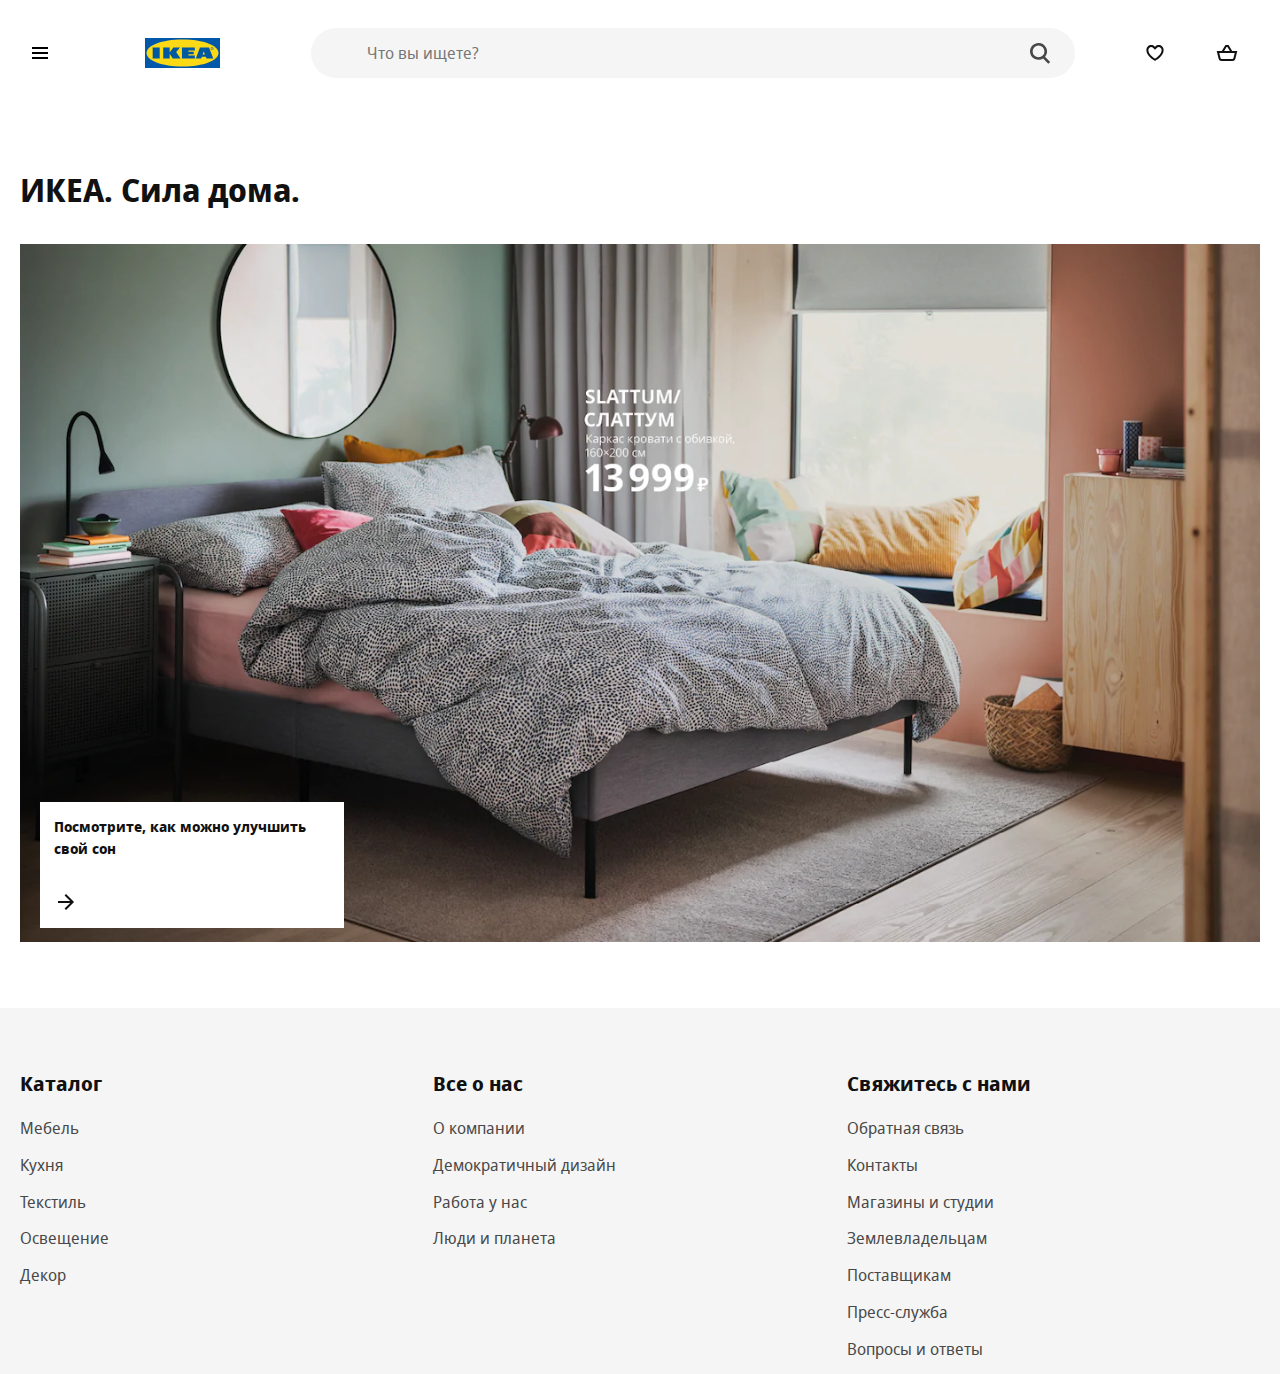
==== index.html @ a5ce93b8 "add layout" ====
<!DOCTYPE html>
<html lang="en">
<head>
    <meta charset="UTF-8">
    <meta name="viewport"
          content="width=device-width, user-scalable=no, initial-scale=1.0, maximum-scale=1.0, minimum-scale=1.0">
    <meta http-equiv="X-UA-Compatible" content="ie=edge">
    <link rel="apple-touch-icon" sizes="180x180" href="favicon/apple-touch-icon.png">
    <link rel="icon" type="image/png" sizes="32x32" href="favicon/favicon-32x32.png">
    <link rel="icon" type="image/png" sizes="16x16" href="favicon/favicon-16x16.png">
    <link rel="mask-icon" href="favicon/safari-pinned-tab.svg" color="#0058ab">
    <meta name="msapplication-TileColor" content="#0058ab">
    <meta name="theme-color" content="#0058ab">
    <title>ИКЕА - официальный интернет-магазин мебели - IKEA</title>
    <link rel="stylesheet" href="styles/styles.css">

</head>
<body>
<header>
    <div class="container">
        <div class="header">
            <button class="btn btn-burger" aria-label="открыть меню">
                <svg focusable="false" class="svg-icon" width="24" height="24" viewBox="0 0 24 24" fill="none"
                     xmlns="http://www.w3.org/2000/svg">
                    <path fill-rule="evenodd" clip-rule="evenodd"
                          d="M20 8H4V6H20V8ZM20 13H4V11H20V13ZM20 18H4V16H20V18Z"></path>
                </svg>
            </button>
            <a href="index.html" class="logo">
                <img src="image/ikea-logo.svg" alt="Логотип">
            </a>
            <form class="search" method="get" action="goods.html">
                <input type="search" name="s" maxlength="150" class="search-input" spellcheck="false"
                       aria-label="Искать товары, новинки и вдохновение"
                       aria-placeholder="Искать товары, новинки и вдохновение" placeholder="Что вы ищете?"
                       autocapitalize="off" autocomplete="off" autocorrect="off">
                <button type="submit" class="btn search-btn" aria-label="найти"></button>
            </form>
            <a href="goods.html?cat=wishlist" class="btn btn-wishlist">
                <svg focusable="false" class="svg-icon" width="24" height="24" viewBox="0 0 24 24" fill="none"
                     xmlns="http://www.w3.org/2000/svg">
                    <path fill-rule="evenodd" clip-rule="evenodd"
                          d="M12.336 5.52055C14.2336 3.62376 17.3096 3.62401 19.2069 5.52129C20.2067 6.52115 20.6796 7.85005 20.6259 9.15761C20.6151 12.2138 18.4184 14.8654 16.4892 16.6366C15.4926 17.5517 14.5004 18.2923 13.7593 18.8036C13.3879 19.0598 13.0771 19.2601 12.8574 19.3973C12.7475 19.466 12.6601 19.519 12.5992 19.5555C12.5687 19.5737 12.5448 19.5879 12.5279 19.5978L12.5079 19.6094L12.502 19.6129L12.5001 19.614C12.5001 19.614 12.4989 19.6147 11.9999 18.748C11.501 19.6147 11.5005 19.6144 11.5005 19.6144L11.4979 19.6129L11.4919 19.6094L11.472 19.5978C11.4551 19.5879 11.4312 19.5737 11.4007 19.5555C11.3397 19.519 11.2524 19.466 11.1425 19.3973C10.9227 19.2601 10.612 19.0598 10.2405 18.8036C9.49947 18.2923 8.50726 17.5517 7.51063 16.6366C5.58146 14.8654 3.38477 12.2139 3.37399 9.15765C3.32024 7.85008 3.79314 6.52117 4.79301 5.52129C6.69054 3.62376 9.76704 3.62376 11.6646 5.52129L11.9993 5.856L12.3353 5.52129L12.336 5.52055ZM11.9999 18.748L11.5005 19.6144L11.9999 19.9019L12.4989 19.6147L11.9999 18.748ZM11.9999 17.573C12.1727 17.462 12.384 17.3226 12.6236 17.1573C13.3125 16.6821 14.2267 15.9988 15.1366 15.1634C17.0157 13.4381 18.6259 11.2919 18.6259 9.13506V9.11213L18.627 9.08922C18.6626 8.31221 18.3844 7.52727 17.7926 6.9355C16.6762 5.81903 14.866 5.81902 13.7495 6.9355L13.7481 6.93689L11.9965 8.68166L10.2504 6.9355C9.13387 5.81903 7.3237 5.81903 6.20722 6.9355C5.61546 7.52727 5.33724 8.31221 5.3729 9.08922L5.37395 9.11213V9.13507C5.37395 11.2919 6.98418 13.4381 8.86325 15.1634C9.77312 15.9988 10.6874 16.6821 11.3762 17.1573C11.6159 17.3226 11.8271 17.462 11.9999 17.573Z"></path>
                </svg>
            </a>
            <a href="cart.html" class="btn btn-cart">
                <svg focusable="false" class="svg-icon svg-cart" width="24" height="24" viewBox="0 0 24 24" fill="none"
                     xmlns="http://www.w3.org/2000/svg" style="display: block;">
                    <path fill-rule="evenodd" clip-rule="evenodd"
                          d="M10.9994 4H10.4373L10.1451 4.48017L6.78803 9.99716H3.00001H1.71924L2.02987 11.2397L3.65114 17.7248C3.98501 19.0603 5.18497 19.9972 6.56157 19.9972L17.4385 19.9972C18.8151 19.9972 20.015 19.0603 20.3489 17.7248L21.9702 11.2397L22.2808 9.99716H21H17.2113L13.8539 4.48014L13.5618 4H12.9997H12.0004H10.9994ZM14.8701 9.99716L12.4376 6H12.0004H11.5615L9.12921 9.99716H14.8701ZM5.59142 17.2397L4.28079 11.9972H19.7192L18.4086 17.2397C18.2973 17.6849 17.8973 17.9972 17.4385 17.9972L6.56157 17.9972C6.1027 17.9972 5.70272 17.6849 5.59142 17.2397Z"></path>
                </svg>
            </a>
        </div>
    </div>
</header>
<main>
    <div class="container">
        <h1 class="main-header">ИКЕА. Сила дома.</h1>
        <aside class="offer">
            <a href="card.html#idd059">
                <picture>
                    <source srcset="image/b47e07ee97fd5f9bf030d258d462a945.webp" type="image/webp">
                    <img src="image/b47e07ee97fd5f9bf030d258d462a945.jpg" alt="СЛАТТУМ">
                </picture>

            </a>
            <a class="offer-extra" href="goods.html?subcat=Кровати">
                <p>Посмотрите, как можно улучшить свой сон</p>
                <svg focusable="false" viewBox="0 0 24 24" class="offer-arrow" aria-hidden="true">
                    <path fill-rule="evenodd" clip-rule="evenodd"
                          d="M19.2937 12.7074L20.0008 12.0003L19.2938 11.2932L12.0008 3.99927L10.5865 5.41339L16.1727 11.0003H4V13.0003H16.1723L10.5855 18.5868L11.9996 20.0011L19.2937 12.7074Z"></path>
                </svg>
            </a>
        </aside>
    </div>
</main>
<footer>
    <div class="container">
        <div class="footer">
            <div class="footer-catalog">
                <h2 class="footer-header">Каталог</h2>
                <ul>
                    <li class="footer-list"><a href="goods.html?cat=Мебель">Мебель</a></li>
                    <li class="footer-list"><a href="goods.html?cat=Кухня">Кухня</a></li>
                    <li class="footer-list"><a href="goods.html?cat=Текстиль">Текстиль</a></li>
                    <li class="footer-list"><a href="goods.html?cat=Освещение">Освещение</a></li>
                    <li class="footer-list"><a href="goods.html?cat=Декор">Декор</a></li>
                </ul>
            </div>
            <div class="footer-about">
                <h2 class="footer-header">Все о нас</h2>
                <ul>
                    <li class="footer-list"><a href="#">О компании</a></li>
                    <li class="footer-list"><a href="#">Демократичный дизайн</a></li>
                    <li class="footer-list"><a href="#">Работа у нас</a></li>
                    <li class="footer-list"><a href="#">Люди и планета</a></li>
                </ul>
            </div>
            <div class="footer-connection">
                <h2 class="footer-header">Свяжитесь с нами</h2>
                <ul>
                    <li class="footer-list"><a href="#">Обратная связь</a></li>
                    <li class="footer-list"><a href="#">Контакты</a></li>
                    <li class="footer-list"><a href="#">Магазины и студии</a></li>
                    <li class="footer-list"><a href="#">Землевладельцам</a></li>
                    <li class="footer-list"><a href="#">Поставщикам</a></li>
                    <li class="footer-list"><a href="#">Пресс-служба</a></li>
                    <li class="footer-list"><a href="#">Вопросы и ответы</a></li>
                </ul>
            </div>
        </div>
    </div>

</footer>

<div class="catalog">
    <button type="button" class="btn btn-close catalog-btn" id="hnf-menu-close-btn" aria-expanded="true"
            title="Закрыть меню" aria-label="Закрыть меню">
        <svg focusable="false" class="svg-icon" width="24" height="24" viewBox="0 0 24 24" fill="none"
             xmlns="http://www.w3.org/2000/svg">
            <path fill-rule="evenodd" clip-rule="evenodd"
                  d="M12.0002 13.4144L16.9499 18.3642L18.3642 16.9499L13.4144 12.0002L18.3642 7.05044L16.95 5.63623L12.0002 10.586L7.05044 5.63623L5.63623 7.05044L10.586 12.0002L5.63624 16.9499L7.05046 18.3642L12.0002 13.4144Z"></path>
        </svg>
    </button>
    <h2>Каталог</h2>
    <ul class="catalog-list">
        <li class="catalog-list__item active"><a href="goods.html?cat=Мебель">Мебель</a></li>
        <li class="catalog-list__item"><a href="goods.html?cat=Кухня">Кухня</a></li>
        <li class="catalog-list__item"><a href="goods.html?cat=Текстиль">Текстиль</a></li>
        <li class="catalog-list__item"><a href="goods.html?cat=Освещение">Освещение</a></li>
        <li class="catalog-list__item"><a href="goods.html?cat=Декор">Декор</a></li>
    </ul>


</div>

<div class="subcatalog">
    <button type="button" class="btn btn-return catalog-btn" aria-expanded="true" title="Закрыть меню"
            aria-label="Закрыть меню">
        <svg focusable="false" class="svg-icon  hnf-svg-icon" width="24" height="24" viewBox="0 0 24 24" fill="none"
             xmlns="http://www.w3.org/2000/svg">
            <path fill-rule="evenodd" clip-rule="evenodd"
                  d="M4.70613 11.2927L3.99902 11.9997L4.70606 12.7069L11.999 20.0008L13.4133 18.5867L7.82744 13.0001H19.9999V11.0001H7.82729L13.4144 5.41328L12.0002 3.99902L4.70613 11.2927Z"></path>
        </svg>
    </button>
    <h3 class="subcatalog-header"><a href="goods.html?cat=Мебель"></a></h3>
    <ul class="subcatalog-list">
        <li class="subcatalog-list__item"><a href="goods.html?subcat=Диваны">Диваны</a></li>
        <li class="subcatalog-list__item"><a href="goods.html?subcat=Кресла">Кресла</a></li>
        <li class="subcatalog-list__item"><a href="goods.html?subcat=Книжные шкафы">Книжные шкафы</a></li>
        <li class="subcatalog-list__item"><a href="goods.html?subcat=Стеллажи">Стеллажи</a></li>
        <li class="subcatalog-list__item"><a href="goods.html?subcat=Шкаф для ТВ">Шкаф для ТВ</a></li>
        <li class="subcatalog-list__item"><a href="goods.html?subcat=Кровати">Кровати</a></li>
        <li class="subcatalog-list__item"><a href="goods.html?subcat=Комоды">Комоды</a></li>
        <li class="subcatalog-list__item"><a href="goods.html?subcat=Столы">Столы</a></li>
        <li class="subcatalog-list__item"><a href="goods.html?subcat=Письменные столы">Письменные столы</a></li>
        <li class="subcatalog-list__item">
            <a href="goods.html?subcat=Стулья для письменного стола">Стулья для письменного стола</a></li>
    </ul>
</div>

<div class="overlay"></div>


</body>
</html>
---- styles/styles.css ----
/*
* Prefixed by https://autoprefixer.github.io
* PostCSS: v7.0.29,
* Autoprefixer: v9.7.6
* Browsers: last 4 version
*/

@font-face {
	font-family: 'Noto Sans';
	src: local('Noto Sans Display Regular'), local('NotoSansDisplay-Regular'), url('../fonts/Notosansdisplayregular.woff2') format('woff2'), url('../fonts/Notosansdisplayregular.woff') format('woff');
	font-weight: 400;
	font-style: normal;
}

@font-face {
	font-family: 'Noto Sans';
	src: local('Noto Sans Display Italic'), local('NotoSansDisplay-Italic'), url('../fonts/Notosansdisplayitalic.woff2') format('woff2'), url('../fonts/Notosansdisplayitalic.woff') format('woff');
	font-weight: 400;
	font-style: italic;
}

@font-face {
	font-family: 'Noto Sans';
	src: local('Noto Sans Display Bold'), local('NotoSansDisplay-Bold'), url('../fonts/Notosansdisplaybold.woff2') format('woff2'), url('../fonts/Notosansdisplaybold.woff') format('woff');
	font-weight: 700;
	font-style: normal;
}

@font-face {
	font-family: 'Noto Sans';
	src: local('Noto Sans Display Bold Italic'), local('NotoSansDisplay-BoldItalic'), url('../fonts/Notosansdisplaybolditalic.woff2') format('woff2'), url('../fonts/Notosansdisplaybolditalic.woff') format('woff');
	font-weight: 700;
	font-style: italic;
}

html {
	-webkit-box-sizing: border-box;
	box-sizing: border-box;
}

*,
*::before,
*::after {
	-webkit-box-sizing: inherit;
	box-sizing: inherit;
}

body {
	min-width: 320px;
	margin: 0;

	background-color: #fff; /*под проект*/
	font-family: Noto Sans, Arial, sans-serif; /*в "" свой шрифт под проект*/

	font-size: 16px;
	color: #111;
	line-height: 1.5;
	-webkit-font-smoothing: subpixel-antialiased;
}

button, input {
	font: inherit;
}

button {
	cursor: pointer;
}

img {
	max-width: 100%;
	width: 100%;
	height: auto;
}

a {
	text-decoration: none;
	color: inherit;
}

ul {
	list-style: none;
	padding: 0;
	margin: 0;
}

h1, h2, h3, p {
	padding: 0;
	margin: 0;
}

/* container */

.container {
	max-width: 100rem;
	margin: 0 auto;
	padding: 0 1.25rem;
}

.visually-hidden {
	position: absolute !important;
	clip: rect(1px 1px 1px 1px);
	clip: rect(1px, 1px, 1px, 1px);
	padding: 0 !important;
	border: 0 !important;
	height: 1px !important;
	width: 1px !important;
	overflow: hidden;
}

/* при работе с float */

.clearfix::after {
	content: "";
	display: table;
	clear: both;
}

header {
	margin-bottom: 3.75rem;
}

.header {
	display: -ms-grid;
	display: grid;
	grid-gap: 1.25rem;
	-ms-grid-columns: 2fr 1.25rem 2fr 1.25rem 16fr 1.25rem 1fr 1.25rem 1fr;
	grid-template-columns: 2fr 2fr 16fr 1fr 1fr;
	-webkit-box-align: center;
	-ms-flex-align: center;
	align-items: center;
	padding: 1.75rem 0;
}

footer {
	background-color: #f5f5f5;
	margin-top: 3.75rem;
	padding: 3.75rem 0 0 0;
}

.footer {
	display: -ms-grid;
	display: grid;
	-ms-grid-columns: 1fr 1fr 1fr;
	grid-template-columns: 1fr 1fr 1fr;
}

.main-header {
	margin-bottom: 1.875rem
}

.btn {
	background-color: transparent;
	outline: transparent;
	border-radius: 50%;
	width: 40px;
	height: 40px;
	display: -webkit-box;
	display: -ms-flexbox;
	display: flex;
	-webkit-box-align: center;
	-ms-flex-align: center;
	align-items: center;
	-webkit-box-pack: center;
	-ms-flex-pack: center;
	justify-content: center;
	border: 1px solid transparent;
}

.btn:hover {
	background-color: #f5f5f5;
	color: #111;
}

.svg-icon {
	fill: currentColor;
}

.logo {
	text-align: center;
	width: 75px;
	height: 30px;

}

.search {
	position: relative;
	-webkit-box-flex: 1;
	-ms-flex-positive: 1;
	flex-grow: 1;
	height: 50px;
	margin: 0 40px;
}

.search-input {
	-webkit-appearance: none;
	-moz-appearance: none;
	appearance: none;
	background-color: #f5f5f5;
	display: block;
	appearance: none;
	width: 100%;
	height: 100%;
	padding: .5rem 3.5rem;
	margin: 0 auto;
	line-height: 1.5;
	border: 0;
	border-radius: 50em;
	outline: 0;
	-webkit-box-shadow: none;
	box-shadow: none;
	-webkit-transition: background .2s;
	-o-transition: background .2s;
	transition: background .2s;
}

.search-btn {
	position: absolute;
	top: 0.9rem;
	right: 0.9rem;
	background-image: url("data:image/svg+xml;charset=utf-8,%3Csvg width='16' height='17' fill='%23484848' xmlns='http://www.w3.org/2000/svg'%3E%3Cpath fill-rule='evenodd' clip-rule='evenodd' d='M6.5 11a4.5 4.5 0 110-9 4.5 4.5 0 010 9zm4.968-.307a6.5 6.5 0 10-1.514 1.315l3.996 3.996 1.414-1.414-3.896-3.897z'/%3E%3C/svg%3E");
	background-repeat: no-repeat;
	background-size: contain;
	width: 2.5rem;
	height: 1.5rem;
	background-position: center;
}

.offer {
	position: relative;
}

.offer-extra {
	position: absolute;
	padding: .9rem;
	color: #111;
	left: 1.25rem;
	bottom: 1.25rem;
	display: -webkit-box;
	display: -ms-flexbox;
	display: flex;
	background: #fff;
	-webkit-box-orient: vertical;
	-webkit-box-direction: normal;
	-ms-flex-direction: column;
	flex-direction: column;
	-webkit-box-align: start;
	-ms-flex-align: start;
	align-items: flex-start;
	max-width: 19rem;
	min-width: 13rem;
	font-size: .9rem;
	line-height: 1.5;
	font-weight: bold;
	word-break: break-word;
}

.offer-arrow {
	display: inline-block;
	height: 1.5rem;
	width: 1.5rem;
	vertical-align: middle;
	fill: currentColor;
	margin-top: 1.875rem;

}


.footer-header {
	line-height: 2rem;
	font-size: 1.25rem;
	padding: 0 0 1rem 0;

}

.footer-list {
	margin-bottom: .8rem;
}

.footer-list > a {
	color: #484848;
}

.footer-list > a:hover {
	color: #111;
	text-decoration: underline;
}

.catalog {
	position: fixed;
	z-index: 999;
	top: 0;
	left: -100%;
	bottom: 0;
	background-color: #fff;
	overflow-y: auto;
	overflow-x: hidden;
	-webkit-transition: left 0.2s 0s;
	-o-transition: left 0.2s 0s;
	transition: left 0.2s 0s;
	width: 20rem;
	padding: 6rem 4rem 3rem;

}

.catalog.open {
	left: 0;
}

.catalog-btn {
	position: absolute;
	top: 3rem;
	left: 3rem;
}

.catalog-list__item,
.subcatalog-list__item {
	cursor: pointer;
	color: #111;


}

.catalog-list__item a,
.subcatalog-list__item a {
	text-decoration: underline;
	display: block;
}

.catalog-list__item a {
	padding: .5rem 1.5rem .5rem 0;
}

.subcatalog-list__item a {
	padding: .5rem 0;
}

.catalog-list__item:hover a,
.subcatalog-list__item:hover a {
	text-decoration: underline;
}

.catalog-list__item.active {
	background-repeat: no-repeat;
	background-position: right 0 center;
	background-image: url('data:image/svg+xml;utf8,<svg width="24" height="24" viewBox="0 0 24 24" fill="none" xmlns="http://www.w3.org/2000/svg"><path fill-rule="evenodd" clip-rule="evenodd" d="M15.5996 11.9999L9.81456 17.7857L8.40026 16.3716L12.7714 11.9999L8.40026 7.62823L9.81457 6.21411L15.5996 11.9999Z" fill="%23959595"/></svg>');
}

.subcatalog {
	position: fixed;
	z-index: 998;
	top: 0;
	left: -100%;
	bottom: 0;
	background-color: #fff;
	overflow-y: auto;
	overflow-x: hidden;
	-webkit-transition: left, right 0.2s 0s;
	-o-transition: left, right 0.2s 0s;
	transition: left, right 0.2s 0s;
	width: 25rem;
	padding: 6rem 4rem 3rem;
	border-left: 2px solid #ccc;
}

.subcatalog.subopen {
	left: 20rem;
	display: block;
}

.overlay {
	display: block;
	position: fixed;
	z-index: 899;
	top: 0;
	bottom: 0;
	right: 0;
	left: 0;
	background-color: black;
	-webkit-transition: all .2s ease;
	-o-transition: all .2s ease;
	transition: all .2s ease;
	opacity: 0;
	pointer-events: none;
}

.overlay.active {
	opacity: 0.25;
	pointer-events: all;
}


.wrapper {
	position: relative;
	margin-top: 4rem;
}

.wrapper:before {
	content: '';
	width: calc(100% + 2rem);
	display: block;
	position: absolute;
	top: -2rem;
	z-index: 99;
	margin: 0 -1rem;
	border-bottom: 1px solid #dfdfdf;
}

.good {
	display: -ms-grid;
	display: grid;
	-ms-grid-columns: minmax(0, 1fr) 1.25rem minmax(0, 1fr) 1.25rem minmax(0, 1fr) 1.25rem minmax(0, 1fr) 1.25rem minmax(0, 1fr) 1.25rem minmax(0, 1fr) 1.25rem minmax(0, 1fr) 1.25rem minmax(0, 1fr) 1.25rem minmax(0, 1fr) 1.25rem minmax(0, 1fr) 1.25rem minmax(0, 1fr) 1.25rem minmax(0, 1fr);
	grid-template-columns: repeat(12, minmax(0, 1fr));
	grid-column-gap: 1.25rem;
	padding-top: 2rem;
}

.good-images {
	display: -webkit-box;
	display: -ms-flexbox;
	display: flex;
	-ms-flex-wrap: wrap;
	flex-wrap: wrap;
	-ms-grid-column: 1;
	grid-column-start: 1;
	-ms-grid-column-span: 8;
	grid-column-end: 9;
	-ms-flex-pack: distribute;
	justify-content: space-around;


}

.good-image__item {
	width: calc(50% - 1.25rem);
	margin-left: .625rem;
	margin-right: .625rem;
	min-height: 500px;
}


.good-item {
	-ms-grid-column: 9;
	grid-column-start: 9;
	-ms-grid-column-span: 4;
	grid-column-end: 13;
	padding: 0 2.5rem;
}

.good-item__section {
	margin-bottom: 2.5rem;
}

.good-item__new {
	display: none;
}


.good-item__empty {
	display: none;
}

.not-in-stock .good-item__empty {
	display: block;
}

.not-in-stock .btn-good {
	display: none;
}

.good-item__header {
	font-size: 1.375rem;
	line-height: 1.5;
	font-weight: 700;
	text-transform: uppercase;
	margin-bottom: .3rem;
}

.good-item__description {
	line-height: 1.5;
	letter-spacing: 0;
	font-weight: 400;
	color: #484848;
	font-size: .875rem;
}

.good-item__price {
	white-space: nowrap;
	text-align: right;
}

.good-item__section {
	display: -webkit-box;
	display: -ms-flexbox;
	display: flex;
	-webkit-box-pack: justify;
	-ms-flex-pack: justify;
	justify-content: space-between;
}

.good-item__price-value {
	line-height: 1.1875;
	font-size: 1.375rem;
}

.good-item__currency {
	line-height: .9;
	font-size: .6875rem;
	vertical-align: text-top;
}

.not-in-stock .good-item__price-value,
.not-in-stock .good-item__currency {
	display: none;
}

.good-item__buttons {
	display: -webkit-box;
	display: -ms-flexbox;
	display: flex;
	-webkit-box-pack: justify;
	-ms-flex-pack: justify;
	justify-content: space-between;
	-webkit-box-align: center;
	-ms-flex-align: center;
	align-items: center;
	width: 100%;
}

.btn-good {
	margin-right: 1rem;
	-webkit-box-flex: 1;
	-ms-flex-positive: 1;
	flex-grow: 1;
	-ms-flex-negative: 1;
	flex-shrink: 1;
	position: relative;
	background: #0058a3;
	color: #fff;
	border-radius: 52px;
	padding: 0 2rem;
	display: -webkit-box;
	display: -ms-flexbox;
	display: flex;
	height: 3.5rem;
	-webkit-box-align: center;
	-ms-flex-align: center;
	align-items: center;
}

.btn-good-svg {
	margin-right: .5rem;
	vertical-align: top;
	-ms-flex-negative: 0;
	flex-shrink: 0;
	display: inline-block;
	height: 1.5rem;
	width: 1.5rem;
	fill: #fff;
}

.btn-good:hover {
	color: #0058a3;
}

.btn-good:hover .btn-good-svg {
	fill: #0058a3;
}

.btn-good__label {
	text-align: center;
	border: 0;
	font-weight: 700;
	font-size: .875rem;
	line-height: 1.42857;
}

.btn-add-wishlist {
	background: rgba(0, 0, 0, 0);
	color: #111;
	border-radius: 40px;
	padding: 0 .9375rem;
	border: 1px solid #dfdfdf;
	height: 3.5rem;
	width: 3.5rem;
	margin-left: auto;
}

.btn-add-wishlist__svg {
	height: 1.5rem;
	width: 1.5rem;

}

.btn-add-wishlist:hover .btn-add-wishlist__svg {
	fill: red;
}

.btn-add-wishlist.contains-wishlist .btn-add-wishlist__svg {
	fill: red;

}

.btn-add-wishlist:hover.contains-wishlist .btn-add-wishlist__svg {
	fill: black;
}


.goods-list {
	display: -ms-grid;
	display: grid;
	grid-template-columns: repeat(4, 1fr);
}

.goods-list__item {
	margin-bottom: 2rem;
}


.goods-item {
	position: relative;
	display: -webkit-box;
	display: -ms-flexbox;
	display: flex;
	-webkit-box-orient: vertical;
	-webkit-box-direction: normal;
	-ms-flex-direction: column;
	flex-direction: column;
	-webkit-box-pack: justify;
	-ms-flex-pack: justify;
	justify-content: space-between;
	height: 100%;
}

.goods-item__img {
	height: 380px;
	display: table-cell;
	vertical-align: middle
}


.btn-add-card {
	position: absolute;
	opacity: 0;
	-webkit-transition: opacity 0.2s 0s;
	-o-transition: opacity 0.2s 0s;
	transition: opacity 0.2s 0s;
	right: 1rem;
	bottom: 0.5rem;
	background-color: rgb(0, 88, 163);
	border: 1px solid rgb(0, 88, 163);
	background-repeat: no-repeat;
	background-position: center;
	background-image: url("data:image/svg+xml;utf8,<svg width='24' height='24' xmlns='http://www.w3.org/2000/svg' viewBox='0 0 24 24'><path fill-rule='evenodd' clip-rule='evenodd' d='M10.4372 4H10.9993H12.0003H12.9996H13.5616L13.8538 4.48014L17.2112 9.99713H21H22.2806L21.9702 11.2396L21.5303 13H19.4688L19.7194 11.9971H4.28079L5.59143 17.2397C5.70272 17.6848 6.1027 17.9971 6.56157 17.9971H15V19.9971H6.56157C5.18496 19.9971 3.98502 19.0602 3.65114 17.7247L2.02987 11.2397L1.71924 9.99713H3.00002H6.78793L10.145 4.48017L10.4372 4ZM12.4375 6L14.87 9.99713H9.12911L11.5614 6H12.0003H12.4375ZM17.9961 16V14H19.9961V16H21.9961V18H19.9961V20H17.9961V18H15.9961V16H17.9961Z' fill='white' /></svg>");
}

.btn-add-card:hover {
	background-color: rgb(255, 255, 255);
	background-image: url("data:image/svg+xml;utf8,<svg width='24' height='24' xmlns='http://www.w3.org/2000/svg' viewBox='0 0 24 24'><path fill-rule='evenodd' clip-rule='evenodd' d='M10.4372 4H10.9993H12.0003H12.9996H13.5616L13.8538 4.48014L17.2112 9.99713H21H22.2806L21.9702 11.2396L21.5303 13H19.4688L19.7194 11.9971H4.28079L5.59143 17.2397C5.70272 17.6848 6.1027 17.9971 6.56157 17.9971H15V19.9971H6.56157C5.18496 19.9971 3.98502 19.0602 3.65114 17.7247L2.02987 11.2397L1.71924 9.99713H3.00002H6.78793L10.145 4.48017L10.4372 4ZM12.4375 6L14.87 9.99713H9.12911L11.5614 6H12.0003H12.4375ZM17.9961 16V14H19.9961V16H21.9961V18H19.9961V20H17.9961V18H15.9961V16H17.9961Z' fill='rgb(0, 88, 163)' /></svg>");

}

.goods-item:hover .btn-add-card {
	opacity: 1;
}

.goods-item__header {
	margin-top: auto;
	margin-bottom: 1rem;
}

.goods-item__new {
	line-height: 1.42857;
	color: #ca5008;
	font-weight: 700;
	font-size: 0.8rem;
}

.goods-item__link {
	display: block;
	height: 100%;
}

.goods-item__description {
	margin-bottom: 1rem;
	font-size: .875rem;
	line-height: 1.42857;
}

.goods-item__price {
	min-height: calc(40px + 0.5rem);
	padding-bottom: 0.5rem;
	font-weight: 700;
}

.goods-item__price-value {
	font-size: 1.375rem;
}

.goods-item__currency {
	line-height: .9;
	font-size: .6875rem;
	vertical-align: text-top;
}


.breadcrumb__list-item {
	display: inline;
}

.breadcrumb__list-item:after {
	content: "\0203A";
	display: inline;
	margin: 0 .3125rem;
	font-size: 1rem;
	line-height: 1.125;
}

.breadcrumb__list-item:last-child:after {
	content: "";
}

.breadcrumb__link {
	font-size: .75rem;
	line-height: 1.5;
	font-weight: 400;
	vertical-align: middle;
}

.breadcrumb__list-item:last-child .breadcrumb__link {
	color: #484848;
	pointer-events: none;
	cursor: auto;
}

.cart-wrapper {
	max-width: 768px;
}

.cart-header {
	text-align: center;
}

.product {
	display: -ms-grid;
	display: grid;
	-ms-grid-columns: 152px 4fr 6fr;
	grid-template-columns: 152px 4fr 6fr;
	-ms-grid-rows: auto;
	grid-template-rows: auto;
	font-size: .81rem;
	line-height: 1.385;
}

.product > *:nth-child(1) {
	-ms-grid-row: 1;
	-ms-grid-column: 1;
}

.product > *:nth-child(2) {
	-ms-grid-row: 1;
	-ms-grid-column: 2;
}

.product > *:nth-child(3) {
	-ms-grid-row: 1;
	-ms-grid-column: 3;
}

.product__image-container {
	-ms-grid-column: 1;
	grid-column: 1;
	-ms-grid-row: 1;
	-ms-grid-row-span: 2;
	grid-row: 1/3;
	padding-right: 1rem;
}

.product__description {
	-ms-grid-column: 2;
	grid-column: 2;
	-ms-grid-row: 1;
	grid-row: 1;
}

.product__name {
	font-size: 1.2rem;
	margin-bottom: .5rem;
	font-weight: 700;
	text-transform: uppercase;
	word-break: break-word;
}

.product__prices {
	-ms-grid-column: 3;
	grid-column: 3;
	-ms-grid-row: 1;
	grid-row: 1;
	text-align: right;
	padding-top: 0;
}

.product__controls {
	-ms-grid-column: 3;
	grid-column: 3;
	-ms-grid-row: 2;
	grid-row: 2;
	margin-top: .5rem;
	display: -webkit-box;
	display: -ms-flexbox;
	display: flex;
	-webkit-box-pack: end;
	-ms-flex-pack: end;
	justify-content: flex-end;
}

.btn-remove {
	color: #444;
	border-color: #666;
	border-radius: unset;
}

.product__total {
	font-weight: 700;
	font-size: 1.06rem;
	line-height: 1.2;
}

.product-controls__remove {
	width: 12.5%;
}

.product-controls__quantity {
	width: 25%;
	margin-left: .5rem;
}

.cart-header {
	margin-bottom: 3rem;
}

.cart-item {
	margin-bottom: 2rem;
}

.cart-total {
	display: -webkit-box;
	display: -ms-flexbox;
	display: flex;
	-webkit-box-pack: justify;
	-ms-flex-pack: justify;
	justify-content: space-between;
	padding: .35rem 0;
	font-weight: 700;
	font-size: 14px;
	text-align: initial;
	border: dashed #cacaca;
	border-width: 1px 0;
}

.cart-checkout {
	color: #ffffff;
	padding: 12px 62px;
	background-color: #3a6e9f;
	border: none;
	display: block;
	margin: 1rem auto;
}

.cart-form {
	margin: 1rem 0;
	text-align: center;
}

.cart-form label {
	display: block;
	margin: 1rem;
}

select {
	width: 100%;
	max-width: 352px;
	height: 40px;
	margin: 0;
	padding: 0 10px;
	border: 1px solid #666;
	border-radius: 2px;
	background: #fff url(../image/chevron-down-thin-24.1667eab2.svg) no-repeat right 8px center/1.5rem;
	-webkit-appearance: none;
	-moz-appearance: none;
	appearance: none;
	font-size: 1rem;
	line-height: 1.15;
	font-family: inherit;
	text-transform: none;
}

@media (max-width: 1200px) {
	.goods-list {
		grid-template-columns: repeat(3, 1fr);
	}
}

@media (max-width: 768px) {
	.goods-list {
		grid-template-columns: repeat(2, 1fr);
	}

	.header {
		-ms-grid-columns: 1fr 1.25rem 4fr 1.25rem 1fr 1.25rem 1fr;
		grid-template-columns: 1fr 2fr 1fr 1fr;
		-ms-grid-rows: auto 1.25rem auto 1.25rem auto;
		grid-template-areas: "burger logo wishlist cart" "main main . sidebar" "footer footer footer footer";
	}

	.btn-burger {
		grid-area: burger;
	}

	.logo {
		grid-area: logo;
	}

	.btn-wishlist {
		grid-area: wishlist;
	}

	.btn-cart {
		grid-area: cart;
	}

	.search {
		grid-area: search;
		-ms-grid-row: 2;
		grid-row: 2;
		-ms-grid-column-span: 5;
		grid-column-end: 6;
		-ms-grid-column: 1;
		grid-column-start: 1;
		margin: 0;
	}

	.footer {
		-ms-grid-rows: auto;
		grid-template-rows: auto;
		-webkit-box-pack: center;
		-ms-flex-pack: center;
		justify-content: center;
		grid-template-areas: "catalog" "about" "connection";
		-ms-grid-columns: 300px;
		grid-template-columns: 300px

	}

	.footer-catalog {
		grid-area: catalog;
		margin-bottom: 50px;
	}

	.footer-about {
		grid-area: about;
		margin-bottom: 50px;
	}

	.footer-connection {
		grid-area: connection;
		margin-bottom: 50px;
	}

	.catalog {
		width: 50%;
	}

	.subcatalog {
		width: 50%;
		left: auto;
		right: -100%;
	}

	.subcatalog.subopen {
		right: 0;
		left: auto;
	}
}

@media (max-width: 768px) {

	.footer-catalog {
		-ms-grid-row: 1;
		-ms-grid-column: 1

	}

	.footer-about {
		-ms-grid-row: 2;
		-ms-grid-column: 1

	}

	.footer-connection {
		-ms-grid-row: 3;
		-ms-grid-column: 1

	}
}

@media (max-width: 768px) {

	.btn-burger {
		-ms-grid-row: 1;
		-ms-grid-column: 1;
	}

	.logo {
		-ms-grid-row: 1;
		-ms-grid-column: 3;
	}

	.btn-wishlist {
		-ms-grid-row: 1;
		-ms-grid-column: 5;
	}

	.btn-cart {
		-ms-grid-row: 1;
		-ms-grid-column: 7;
	}
}

@media (max-width: 576px) {
	.goods-list {
		-ms-grid-columns: 1fr;
		grid-template-columns: 1fr;
	}

	.catalog {
		width: 100%;
	}

	.subcatalog {
		z-index: 999;
		width: 100%;
	}

	.subcatalog.subopen {
		right: 0;
	}
}
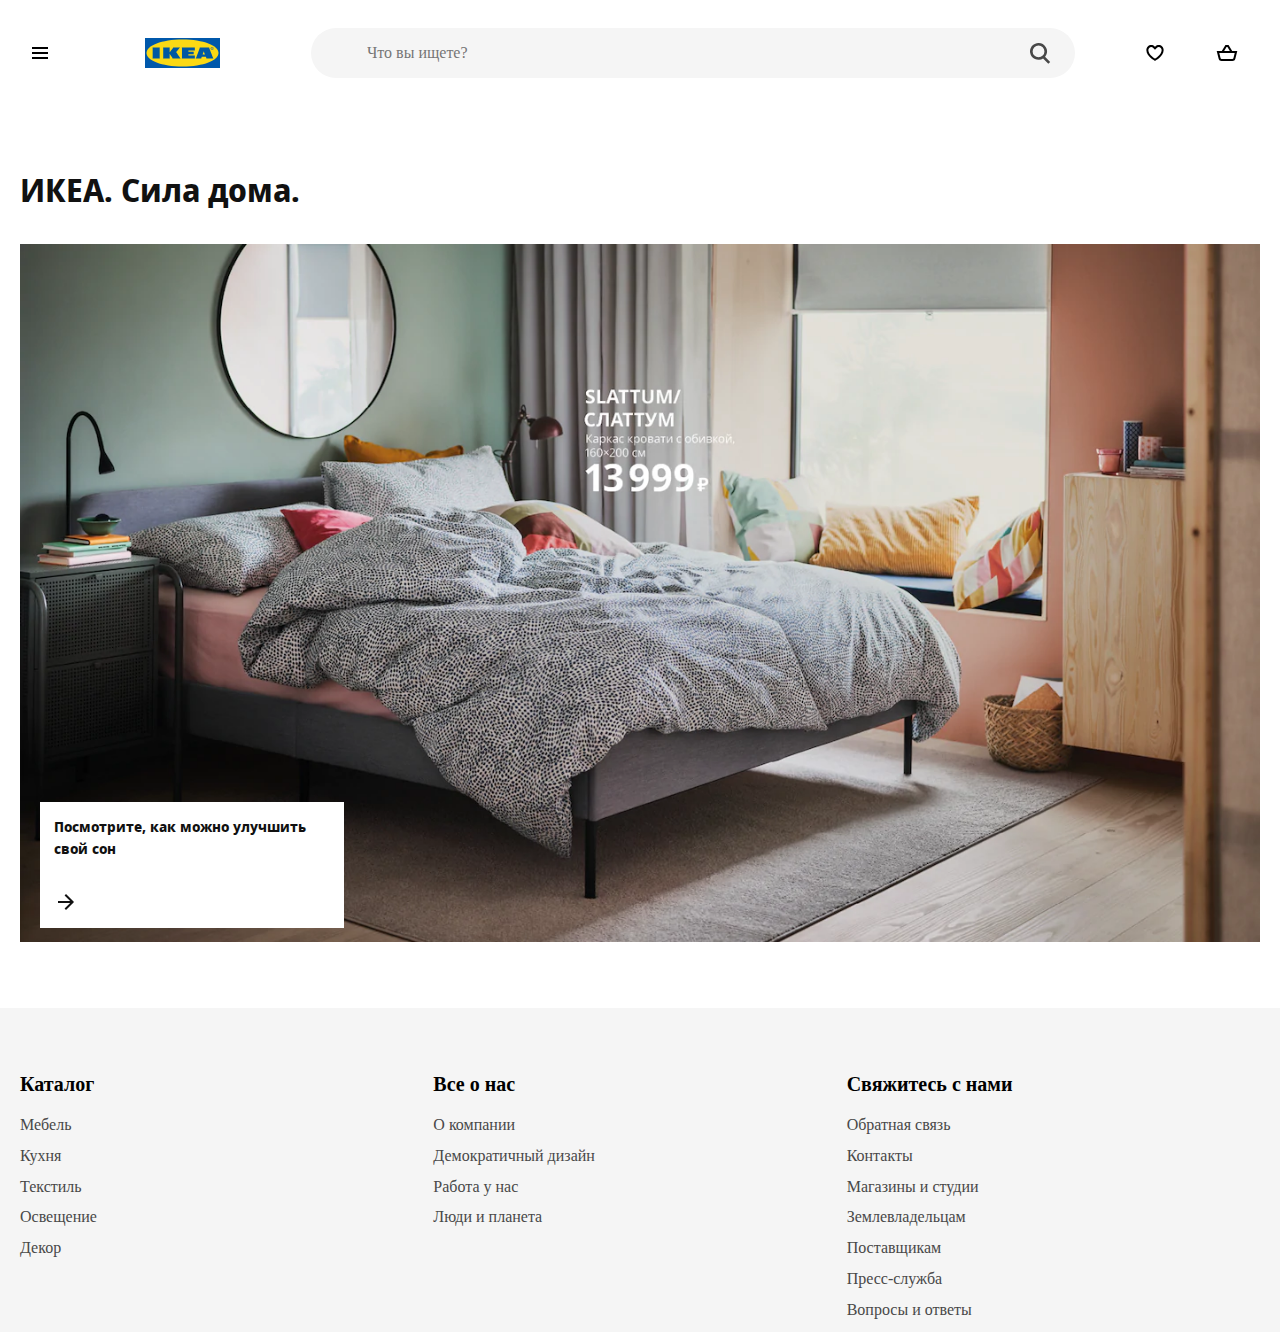
==== commit bb744256: "add another js files w/ layout" ====
--- a/index.html
+++ b/index.html
@@ -3,7 +3,7 @@
 <head>
     <meta charset="UTF-8">
     <meta name="viewport"
-          content="width=device-width, user-scalable=no, initial-scale=1.0, maximum-scale=1.0, minimum-scale=1.0">
+    content="width=device-width, user-scalable=no, initial-scale=1.0, maximum-scale=1.0, minimum-scale=1.0">
     <meta http-equiv="X-UA-Compatible" content="ie=edge">
     <link rel="apple-touch-icon" sizes="180x180" href="favicon/apple-touch-icon.png">
     <link rel="icon" type="image/png" sizes="32x32" href="favicon/favicon-32x32.png">
@@ -13,46 +13,13 @@
     <meta name="theme-color" content="#0058ab">
     <title>ИКЕА - официальный интернет-магазин мебели - IKEA</title>
     <link rel="stylesheet" href="styles/styles.css">
-
+    <script src="scripts/generateHeader.js" defer></script>
+    <script src="scripts/generateCatalog.js" defer></script>
+    <script src="scripts/generateSubCatalog.js" defer></script>
+    <script src="scripts/generateFooter.js" defer></script>
+    <script src="scripts/main.js" defer></script>
 </head>
 <body>
-<header>
-    <div class="container">
-        <div class="header">
-            <button class="btn btn-burger" aria-label="открыть меню">
-                <svg focusable="false" class="svg-icon" width="24" height="24" viewBox="0 0 24 24" fill="none"
-                     xmlns="http://www.w3.org/2000/svg">
-                    <path fill-rule="evenodd" clip-rule="evenodd"
-                          d="M20 8H4V6H20V8ZM20 13H4V11H20V13ZM20 18H4V16H20V18Z"></path>
-                </svg>
-            </button>
-            <a href="index.html" class="logo">
-                <img src="image/ikea-logo.svg" alt="Логотип">
-            </a>
-            <form class="search" method="get" action="goods.html">
-                <input type="search" name="s" maxlength="150" class="search-input" spellcheck="false"
-                       aria-label="Искать товары, новинки и вдохновение"
-                       aria-placeholder="Искать товары, новинки и вдохновение" placeholder="Что вы ищете?"
-                       autocapitalize="off" autocomplete="off" autocorrect="off">
-                <button type="submit" class="btn search-btn" aria-label="найти"></button>
-            </form>
-            <a href="goods.html?cat=wishlist" class="btn btn-wishlist">
-                <svg focusable="false" class="svg-icon" width="24" height="24" viewBox="0 0 24 24" fill="none"
-                     xmlns="http://www.w3.org/2000/svg">
-                    <path fill-rule="evenodd" clip-rule="evenodd"
-                          d="M12.336 5.52055C14.2336 3.62376 17.3096 3.62401 19.2069 5.52129C20.2067 6.52115 20.6796 7.85005 20.6259 9.15761C20.6151 12.2138 18.4184 14.8654 16.4892 16.6366C15.4926 17.5517 14.5004 18.2923 13.7593 18.8036C13.3879 19.0598 13.0771 19.2601 12.8574 19.3973C12.7475 19.466 12.6601 19.519 12.5992 19.5555C12.5687 19.5737 12.5448 19.5879 12.5279 19.5978L12.5079 19.6094L12.502 19.6129L12.5001 19.614C12.5001 19.614 12.4989 19.6147 11.9999 18.748C11.501 19.6147 11.5005 19.6144 11.5005 19.6144L11.4979 19.6129L11.4919 19.6094L11.472 19.5978C11.4551 19.5879 11.4312 19.5737 11.4007 19.5555C11.3397 19.519 11.2524 19.466 11.1425 19.3973C10.9227 19.2601 10.612 19.0598 10.2405 18.8036C9.49947 18.2923 8.50726 17.5517 7.51063 16.6366C5.58146 14.8654 3.38477 12.2139 3.37399 9.15765C3.32024 7.85008 3.79314 6.52117 4.79301 5.52129C6.69054 3.62376 9.76704 3.62376 11.6646 5.52129L11.9993 5.856L12.3353 5.52129L12.336 5.52055ZM11.9999 18.748L11.5005 19.6144L11.9999 19.9019L12.4989 19.6147L11.9999 18.748ZM11.9999 17.573C12.1727 17.462 12.384 17.3226 12.6236 17.1573C13.3125 16.6821 14.2267 15.9988 15.1366 15.1634C17.0157 13.4381 18.6259 11.2919 18.6259 9.13506V9.11213L18.627 9.08922C18.6626 8.31221 18.3844 7.52727 17.7926 6.9355C16.6762 5.81903 14.866 5.81902 13.7495 6.9355L13.7481 6.93689L11.9965 8.68166L10.2504 6.9355C9.13387 5.81903 7.3237 5.81903 6.20722 6.9355C5.61546 7.52727 5.33724 8.31221 5.3729 9.08922L5.37395 9.11213V9.13507C5.37395 11.2919 6.98418 13.4381 8.86325 15.1634C9.77312 15.9988 10.6874 16.6821 11.3762 17.1573C11.6159 17.3226 11.8271 17.462 11.9999 17.573Z"></path>
-                </svg>
-            </a>
-            <a href="cart.html" class="btn btn-cart">
-                <svg focusable="false" class="svg-icon svg-cart" width="24" height="24" viewBox="0 0 24 24" fill="none"
-                     xmlns="http://www.w3.org/2000/svg" style="display: block;">
-                    <path fill-rule="evenodd" clip-rule="evenodd"
-                          d="M10.9994 4H10.4373L10.1451 4.48017L6.78803 9.99716H3.00001H1.71924L2.02987 11.2397L3.65114 17.7248C3.98501 19.0603 5.18497 19.9972 6.56157 19.9972L17.4385 19.9972C18.8151 19.9972 20.015 19.0603 20.3489 17.7248L21.9702 11.2397L22.2808 9.99716H21H17.2113L13.8539 4.48014L13.5618 4H12.9997H12.0004H10.9994ZM14.8701 9.99716L12.4376 6H12.0004H11.5615L9.12921 9.99716H14.8701ZM5.59142 17.2397L4.28079 11.9972H19.7192L18.4086 17.2397C18.2973 17.6849 17.8973 17.9972 17.4385 17.9972L6.56157 17.9972C6.1027 17.9972 5.70272 17.6849 5.59142 17.2397Z"></path>
-                </svg>
-            </a>
-        </div>
-    </div>
-</header>
 <main>
     <div class="container">
         <h1 class="main-header">ИКЕА. Сила дома.</h1>
@@ -62,105 +29,16 @@
                     <source srcset="image/b47e07ee97fd5f9bf030d258d462a945.webp" type="image/webp">
                     <img src="image/b47e07ee97fd5f9bf030d258d462a945.jpg" alt="СЛАТТУМ">
                 </picture>
-
             </a>
             <a class="offer-extra" href="goods.html?subcat=Кровати">
                 <p>Посмотрите, как можно улучшить свой сон</p>
                 <svg focusable="false" viewBox="0 0 24 24" class="offer-arrow" aria-hidden="true">
                     <path fill-rule="evenodd" clip-rule="evenodd"
-                          d="M19.2937 12.7074L20.0008 12.0003L19.2938 11.2932L12.0008 3.99927L10.5865 5.41339L16.1727 11.0003H4V13.0003H16.1723L10.5855 18.5868L11.9996 20.0011L19.2937 12.7074Z"></path>
+                        d="M19.2937 12.7074L20.0008 12.0003L19.2938 11.2932L12.0008 3.99927L10.5865 5.41339L16.1727 11.0003H4V13.0003H16.1723L10.5855 18.5868L11.9996 20.0011L19.2937 12.7074Z"></path>
                 </svg>
             </a>
         </aside>
     </div>
 </main>
-<footer>
-    <div class="container">
-        <div class="footer">
-            <div class="footer-catalog">
-                <h2 class="footer-header">Каталог</h2>
-                <ul>
-                    <li class="footer-list"><a href="goods.html?cat=Мебель">Мебель</a></li>
-                    <li class="footer-list"><a href="goods.html?cat=Кухня">Кухня</a></li>
-                    <li class="footer-list"><a href="goods.html?cat=Текстиль">Текстиль</a></li>
-                    <li class="footer-list"><a href="goods.html?cat=Освещение">Освещение</a></li>
-                    <li class="footer-list"><a href="goods.html?cat=Декор">Декор</a></li>
-                </ul>
-            </div>
-            <div class="footer-about">
-                <h2 class="footer-header">Все о нас</h2>
-                <ul>
-                    <li class="footer-list"><a href="#">О компании</a></li>
-                    <li class="footer-list"><a href="#">Демократичный дизайн</a></li>
-                    <li class="footer-list"><a href="#">Работа у нас</a></li>
-                    <li class="footer-list"><a href="#">Люди и планета</a></li>
-                </ul>
-            </div>
-            <div class="footer-connection">
-                <h2 class="footer-header">Свяжитесь с нами</h2>
-                <ul>
-                    <li class="footer-list"><a href="#">Обратная связь</a></li>
-                    <li class="footer-list"><a href="#">Контакты</a></li>
-                    <li class="footer-list"><a href="#">Магазины и студии</a></li>
-                    <li class="footer-list"><a href="#">Землевладельцам</a></li>
-                    <li class="footer-list"><a href="#">Поставщикам</a></li>
-                    <li class="footer-list"><a href="#">Пресс-служба</a></li>
-                    <li class="footer-list"><a href="#">Вопросы и ответы</a></li>
-                </ul>
-            </div>
-        </div>
-    </div>
-
-</footer>
-
-<div class="catalog">
-    <button type="button" class="btn btn-close catalog-btn" id="hnf-menu-close-btn" aria-expanded="true"
-            title="Закрыть меню" aria-label="Закрыть меню">
-        <svg focusable="false" class="svg-icon" width="24" height="24" viewBox="0 0 24 24" fill="none"
-             xmlns="http://www.w3.org/2000/svg">
-            <path fill-rule="evenodd" clip-rule="evenodd"
-                  d="M12.0002 13.4144L16.9499 18.3642L18.3642 16.9499L13.4144 12.0002L18.3642 7.05044L16.95 5.63623L12.0002 10.586L7.05044 5.63623L5.63623 7.05044L10.586 12.0002L5.63624 16.9499L7.05046 18.3642L12.0002 13.4144Z"></path>
-        </svg>
-    </button>
-    <h2>Каталог</h2>
-    <ul class="catalog-list">
-        <li class="catalog-list__item active"><a href="goods.html?cat=Мебель">Мебель</a></li>
-        <li class="catalog-list__item"><a href="goods.html?cat=Кухня">Кухня</a></li>
-        <li class="catalog-list__item"><a href="goods.html?cat=Текстиль">Текстиль</a></li>
-        <li class="catalog-list__item"><a href="goods.html?cat=Освещение">Освещение</a></li>
-        <li class="catalog-list__item"><a href="goods.html?cat=Декор">Декор</a></li>
-    </ul>
-
-
-</div>
-
-<div class="subcatalog">
-    <button type="button" class="btn btn-return catalog-btn" aria-expanded="true" title="Закрыть меню"
-            aria-label="Закрыть меню">
-        <svg focusable="false" class="svg-icon  hnf-svg-icon" width="24" height="24" viewBox="0 0 24 24" fill="none"
-             xmlns="http://www.w3.org/2000/svg">
-            <path fill-rule="evenodd" clip-rule="evenodd"
-                  d="M4.70613 11.2927L3.99902 11.9997L4.70606 12.7069L11.999 20.0008L13.4133 18.5867L7.82744 13.0001H19.9999V11.0001H7.82729L13.4144 5.41328L12.0002 3.99902L4.70613 11.2927Z"></path>
-        </svg>
-    </button>
-    <h3 class="subcatalog-header"><a href="goods.html?cat=Мебель"></a></h3>
-    <ul class="subcatalog-list">
-        <li class="subcatalog-list__item"><a href="goods.html?subcat=Диваны">Диваны</a></li>
-        <li class="subcatalog-list__item"><a href="goods.html?subcat=Кресла">Кресла</a></li>
-        <li class="subcatalog-list__item"><a href="goods.html?subcat=Книжные шкафы">Книжные шкафы</a></li>
-        <li class="subcatalog-list__item"><a href="goods.html?subcat=Стеллажи">Стеллажи</a></li>
-        <li class="subcatalog-list__item"><a href="goods.html?subcat=Шкаф для ТВ">Шкаф для ТВ</a></li>
-        <li class="subcatalog-list__item"><a href="goods.html?subcat=Кровати">Кровати</a></li>
-        <li class="subcatalog-list__item"><a href="goods.html?subcat=Комоды">Комоды</a></li>
-        <li class="subcatalog-list__item"><a href="goods.html?subcat=Столы">Столы</a></li>
-        <li class="subcatalog-list__item"><a href="goods.html?subcat=Письменные столы">Письменные столы</a></li>
-        <li class="subcatalog-list__item">
-            <a href="goods.html?subcat=Стулья для письменного стола">Стулья для письменного стола</a></li>
-    </ul>
-</div>
-
-<div class="overlay"></div>
-
-
 </body>
 </html>
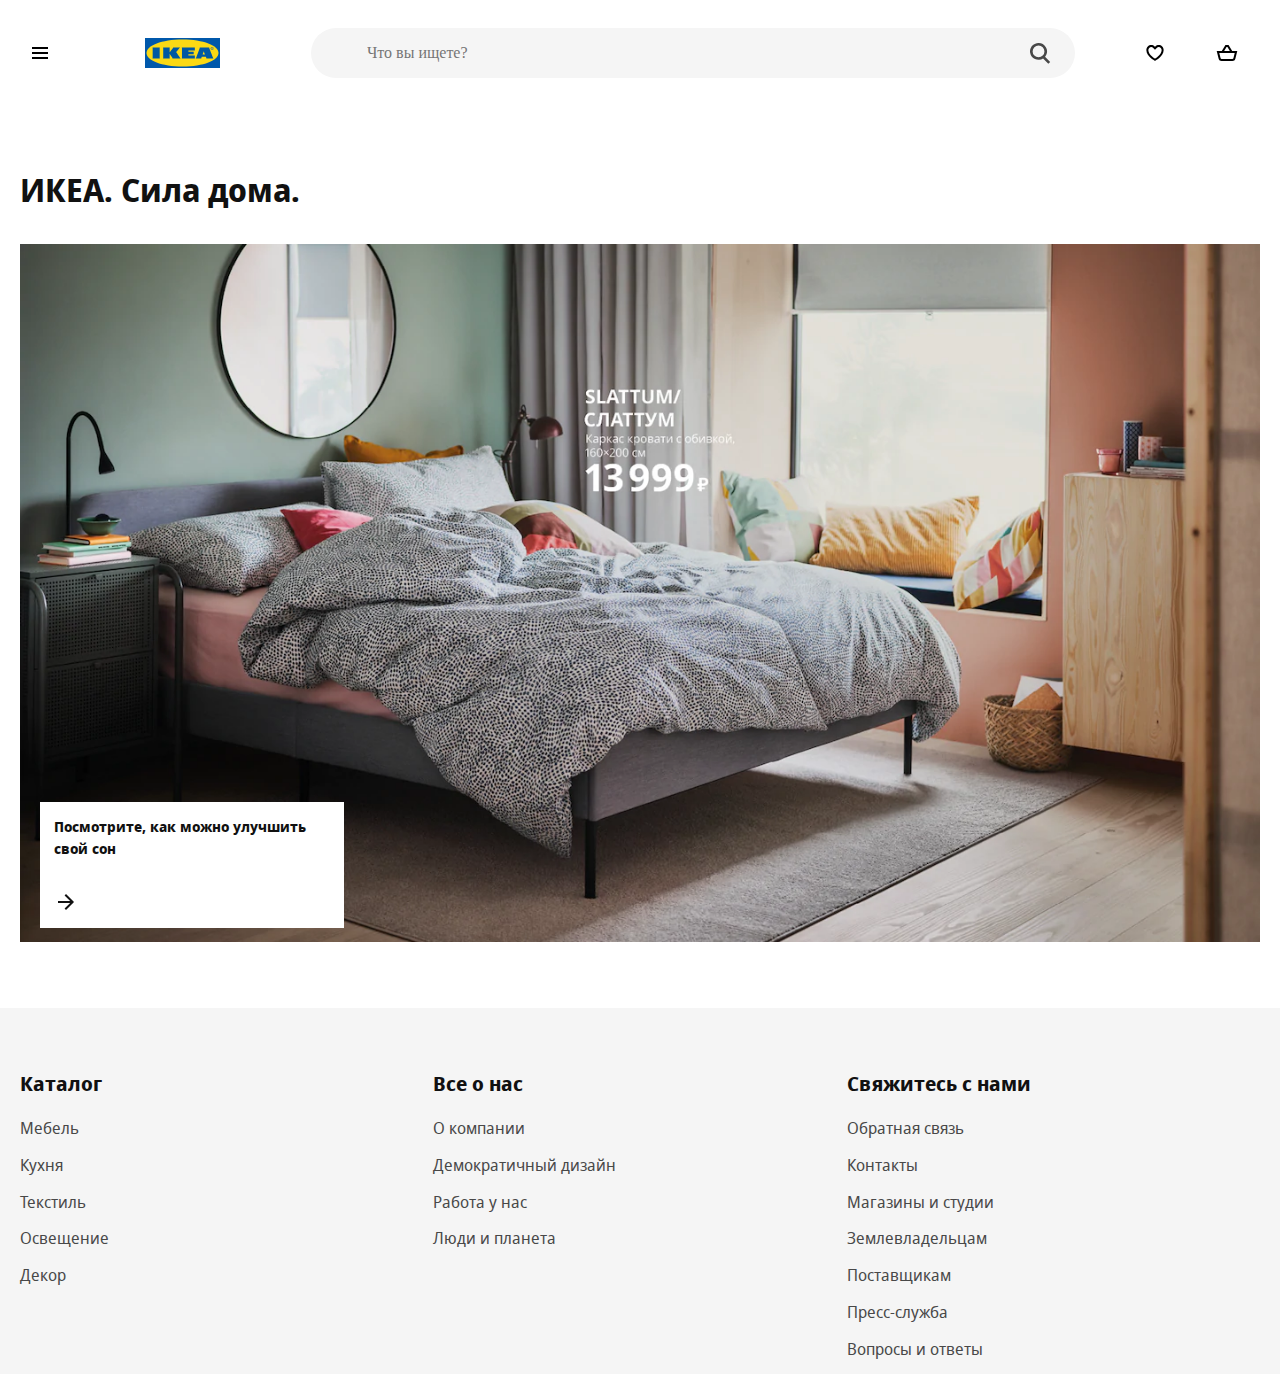
==== commit 434cdf67: "add loadData and getData" ====
--- a/index.html
+++ b/index.html
@@ -1,44 +1,40 @@
 <!DOCTYPE html>
 <html lang="en">
-<head>
-    <meta charset="UTF-8">
-    <meta name="viewport"
-    content="width=device-width, user-scalable=no, initial-scale=1.0, maximum-scale=1.0, minimum-scale=1.0">
-    <meta http-equiv="X-UA-Compatible" content="ie=edge">
-    <link rel="apple-touch-icon" sizes="180x180" href="favicon/apple-touch-icon.png">
-    <link rel="icon" type="image/png" sizes="32x32" href="favicon/favicon-32x32.png">
-    <link rel="icon" type="image/png" sizes="16x16" href="favicon/favicon-16x16.png">
-    <link rel="mask-icon" href="favicon/safari-pinned-tab.svg" color="#0058ab">
-    <meta name="msapplication-TileColor" content="#0058ab">
-    <meta name="theme-color" content="#0058ab">
-    <title>ИКЕА - официальный интернет-магазин мебели - IKEA</title>
-    <link rel="stylesheet" href="styles/styles.css">
-    <script src="scripts/generateHeader.js" defer></script>
-    <script src="scripts/generateCatalog.js" defer></script>
-    <script src="scripts/generateSubCatalog.js" defer></script>
-    <script src="scripts/generateFooter.js" defer></script>
-    <script src="scripts/main.js" defer></script>
-</head>
-<body>
-<main>
-    <div class="container">
-        <h1 class="main-header">ИКЕА. Сила дома.</h1>
-        <aside class="offer">
-            <a href="card.html#idd059">
-                <picture>
-                    <source srcset="image/b47e07ee97fd5f9bf030d258d462a945.webp" type="image/webp">
-                    <img src="image/b47e07ee97fd5f9bf030d258d462a945.jpg" alt="СЛАТТУМ">
-                </picture>
-            </a>
-            <a class="offer-extra" href="goods.html?subcat=Кровати">
-                <p>Посмотрите, как можно улучшить свой сон</p>
-                <svg focusable="false" viewBox="0 0 24 24" class="offer-arrow" aria-hidden="true">
-                    <path fill-rule="evenodd" clip-rule="evenodd"
-                        d="M19.2937 12.7074L20.0008 12.0003L19.2938 11.2932L12.0008 3.99927L10.5865 5.41339L16.1727 11.0003H4V13.0003H16.1723L10.5855 18.5868L11.9996 20.0011L19.2937 12.7074Z"></path>
-                </svg>
-            </a>
-        </aside>
-    </div>
-</main>
-</body>
+    <head>
+        <meta charset="UTF-8">
+        <meta name="viewport"
+        content="width=device-width, user-scalable=no, initial-scale=1.0, maximum-scale=1.0, minimum-scale=1.0">
+        <meta http-equiv="X-UA-Compatible" content="ie=edge">
+        <link rel="apple-touch-icon" sizes="180x180" href="favicon/apple-touch-icon.png">
+        <link rel="icon" type="image/png" sizes="32x32" href="favicon/favicon-32x32.png">
+        <link rel="icon" type="image/png" sizes="16x16" href="favicon/favicon-16x16.png">
+        <link rel="mask-icon" href="favicon/safari-pinned-tab.svg" color="#0058ab">
+        <meta name="msapplication-TileColor" content="#0058ab">
+        <meta name="theme-color" content="#0058ab">
+        <title>ИКЕА - официальный интернет-магазин мебели - IKEA</title>
+        <link rel="stylesheet" href="styles/styles.css">
+        <script src="scripts/index.js" defer type="module"></script>
+    </head>
+    <body>
+        <main>
+            <div class="container">
+                <h1 class="main-header">ИКЕА. Сила дома.</h1>
+                <aside class="offer">
+                    <a href="card.html#idd059">
+                        <picture>
+                            <source srcset="image/b47e07ee97fd5f9bf030d258d462a945.webp" type="image/webp">
+                            <img src="image/b47e07ee97fd5f9bf030d258d462a945.jpg" alt="СЛАТТУМ">
+                        </picture>
+                    </a>
+                    <a class="offer-extra" href="goods.html?subcat=Кровати">
+                        <p>Посмотрите, как можно улучшить свой сон</p>
+                        <svg focusable="false" viewBox="0 0 24 24" class="offer-arrow" aria-hidden="true">
+                            <path fill-rule="evenodd" clip-rule="evenodd"
+                                d="M19.2937 12.7074L20.0008 12.0003L19.2938 11.2932L12.0008 3.99927L10.5865 5.41339L16.1727 11.0003H4V13.0003H16.1723L10.5855 18.5868L11.9996 20.0011L19.2937 12.7074Z"></path>
+                        </svg>
+                    </a>
+                </aside>
+            </div>
+        </main>
+    </body>
 </html>
--- a/styles/styles.css
+++ b/styles/styles.css
@@ -608,6 +608,7 @@
 .goods-list {
 	display: -ms-grid;
 	display: grid;
+	grid-gap: 1.25rem;
 	grid-template-columns: repeat(4, 1fr);
 }
 
